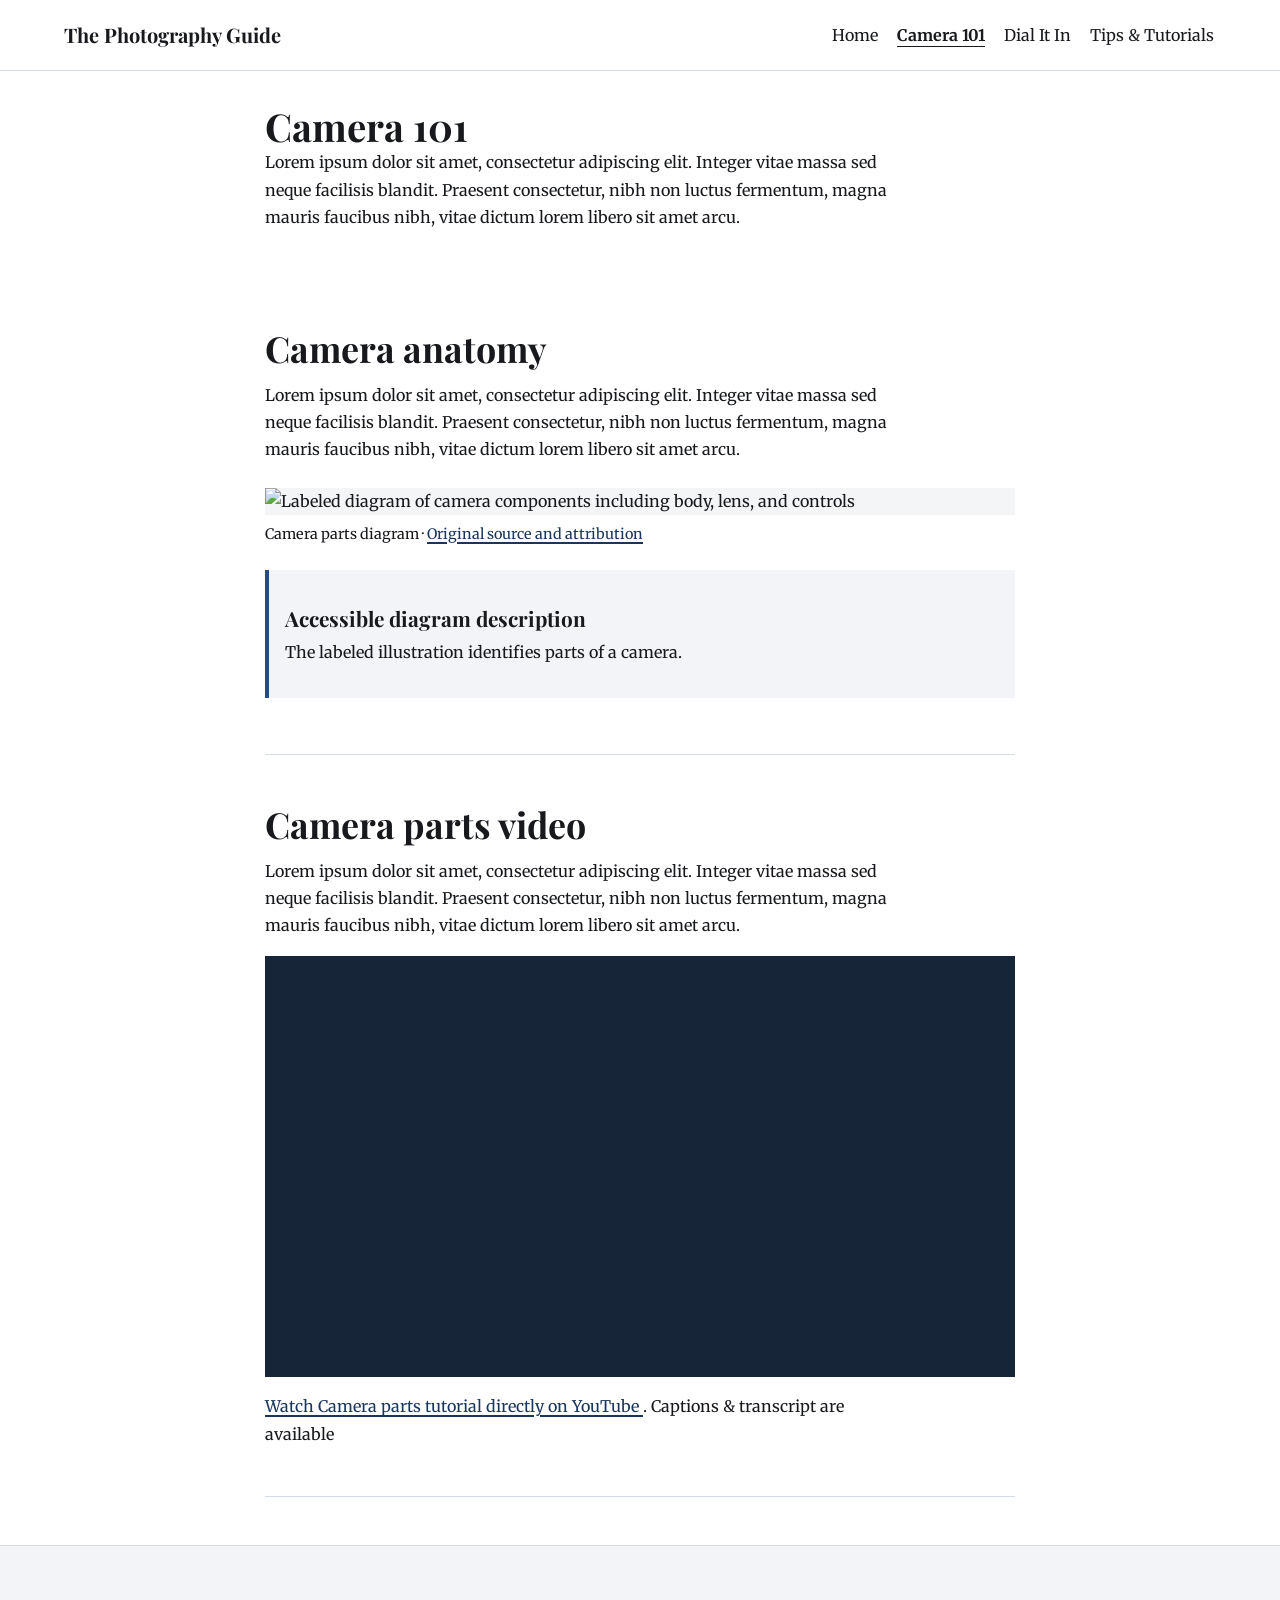
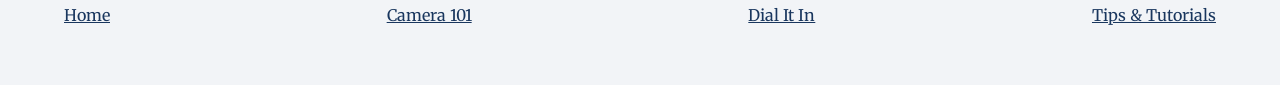
==== camera-101.html @ 8467ba03 "Add files via upload" ====
<!DOCTYPE html>
<html lang="en">
 <head>
  <meta charset="utf-8"/>
  <meta content="width=device-width,initial-scale=1" name="viewport"/>
  <meta content="Photography learning resource: Camera 101" name="description"/>
  <title>
   Camera 101 | The Photography Guide
  </title>
  <link href="https://fonts.googleapis.com" rel="preconnect"/>
  <link crossorigin="" href="https://fonts.gstatic.com" rel="preconnect"/>
  <link href="https://fonts.googleapis.com/css2?family=Merriweather:wght@400;700&amp;family=Playfair+Display:wght@400;700&amp;display=swap" rel="stylesheet"/>
  <link href="STYLESHEET.css" rel="stylesheet"/>
 </head>
 <body>
  <a class="skip-link" href="#main-content">
   Skip to main content
  </a>
  <header class="site-header">
   <div class="page-container site-header-inner">
    <span class="site-logo">
     The Photography Guide
    </span>
    <nav aria-label="Main navigation" class="main-navigation">
     <ul class="navigation-links">
      <li>
       <a class="navigation-link" href="index.html">
        Home
       </a>
      </li>
      <li>
       <a aria-current="page" class="navigation-link" href="camera-101.html">
        Camera 101
       </a>
      </li>
      <li>
       <a class="navigation-link" href="dial-it-in.html">
        Dial It In
       </a>
      </li>
      <li>
       <a class="navigation-link" href="tips-tutorials.html">
        Tips &amp; Tutorials
       </a>
      </li>
     </ul>
    </nav>
   </div>
  </header>
  <main class="page-container" id="main-content" tabindex="-1">
   <div class="content-reading">
    <header class="page-intro">
     <h1>
      Camera 101
     </h1>
     <p>
      Lorem ipsum dolor sit amet, consectetur adipiscing elit. Integer vitae massa sed neque facilisis blandit. Praesent consectetur, nibh non luctus fermentum, magna mauris faucibus nibh, vitae dictum lorem libero sit amet arcu.
     </p>
    </header>
    <section aria-labelledby="anatomy">
     <h2 id="anatomy">
      Camera anatomy
     </h2>
     <p>
      Lorem ipsum dolor sit amet, consectetur adipiscing elit. Integer vitae massa sed neque facilisis blandit. Praesent consectetur, nibh non luctus fermentum, magna mauris faucibus nibh, vitae dictum lorem libero sit amet arcu.
     </p>
     <figure class="asset-figure">
      <img 
      alt="Labeled diagram of camera components including body, lens, and controls" 
      class="responsive-media" 
      decoding="async" 
      loading="lazy" 
      src="https://commons.wikimedia.org/wiki/Special:Redirect/file/Camara_de_fotos.svg"/>
      <figcaption>
       Camera parts diagram  &middot;
       <a href="https://commons.wikimedia.org/wiki/File:Camara_de_fotos.svg">
        Original source and attribution
       </a>
      </figcaption>
     </figure>
     <div class="diagram-note">
      <h3>
       Accessible diagram description
      </h3>
      <p>
       The labeled illustration identifies parts of a camera. 
      </p>
     </div>
    </section>
    <section aria-labelledby="camera-video">
     <h2 id="camera-video">
      Camera parts video
     </h2>
     <p>
      Lorem ipsum dolor sit amet, consectetur adipiscing elit. Integer vitae massa sed neque facilisis blandit. Praesent consectetur, nibh non luctus fermentum, magna mauris faucibus nibh, vitae dictum lorem libero sit amet arcu.
     </p>
     <div class="video-wrapper">
      <iframe 
      allow="accelerometer; autoplay; clipboard-write; encrypted-media; gyroscope; picture-in-picture; web-share" 
      allowfullscreen="" 
      loading="lazy" 
      referrerpolicy="strict-origin-when-cross-origin" 
      src="https://www.youtube-nocookie.com/embed/O8JWxf7Lt-c" 
      title="Camera parts tutorial">
      </iframe>
     </div>
     <p class="video-fallback">
      <a href="https://www.youtube.com/watch?v=O8JWxf7Lt-c">
       Watch Camera parts tutorial directly on YouTube
      </a>
      . Captions & transcript are available
     </p>
    </section>
   </div>
  </main>
  <footer class="site-footer">
   <div class="page-container">
    <nav aria-label="Footer navigation">
     <ul class="footer-links">
      <li>
       <a href="index.html">
        Home
       </a>
      </li>
      <li>
       <a href="camera-101.html">
        Camera 101
       </a>
      </li>
      <li>
       <a href="dial-it-in.html">
        Dial It In
       </a>
      </li>
      <li>
       <a href="tips-tutorials.html">
        Tips &amp; Tutorials
       </a>
      </li>
     </ul>
    </nav>
   </div>
  </footer>
 </body>
</html>
---- STYLESHEET.css ----
@layer reset, tokens, base, layout, components, utilities, states, overrides, print;

/* RESET */
@layer reset {
  *, *::before, *::after { 
    box-sizing: border-box; 
  }
  body, h1, h2, h3, p, figure { 
    margin: 0; 
  }
  img, video, svg { 
    display: block; 
    max-width: 100%; 
  }
  button, input, textarea, select { 
    font: inherit; 
  }
}

/* DESIGN VARIABLES */
@layer tokens {
  :root {
    --black: #17191d;
    --white: #fff;
    --grey: #f2f4f7;
    --dark-grey: #566171;
    --blue: #244c86;
    --dark-blue: #19365e;
    --body-font: 'Merriweather', Georgia, serif;
    --heading-font: 'Playfair Display', Georgia, serif;
    --space-small: .5rem;
    --space-medium: 1rem;
    --space-large: 2rem;
    --space-section: 4rem;
    --border-radius: .75rem;
  }
}

/* GENERAL STYLES */
@layer base {
  body { 
    background: var(--white); 
    color: var(--black); 
    font: 400 1rem/1.7 var(--body-font); 
  }
  h1, h2, h3 {
  font-family: var(--heading-font); 
  line-height: 1.2; 
}
  h1 { 
  font-size: clamp(2rem, 3vw, 2.75rem); 
}
  h2 { 
  font-size: clamp(1.4rem, 2.8vw, 2.25rem); 
}
  h3 { 
  font-size: 1.3rem; 
}
  p { 
  max-width: 65ch; 
}
  a { 
color: var(--dark-blue); 
}
.feature-title{
  font-size: 1.35rem;
  line-height: 1.3;
}
}

/* PAGE LAYOUTS */
@layer layout {
  .page-container { 
  width: min(100% - 2rem, 72rem); 
  margin-inline: auto; 
}
  .content-section { 
  padding-block: var(--space-large) var(--space-section); 
}
  .hero-section { 
  padding-block: 3rem 5rem; 
}
  .hero-content { 
  display: grid; 
  grid-template-columns: 1fr;
  align-items: center;
  gap: 2rem;
}
@media (min-width: 768px){
  .hero-content {
  grid-template-columns: 1fr 1fr;
  }
}
  .hero-copy { 
  display: grid; 
  justify-items: start; 
  gap: var(--space-medium); 
}
  .section-heading {
  margin-bottom: var(--space-medium); 
  }
  .learning-sections { 
    display: grid; 
    gap: 2rem; 
  }
  .learning-card { 
  display: grid; 
  gap: var(--space-medium); 
  align-items: center; 
}
  .learning-copy { 
    display: grid; 
    justify-items: start; 
    gap: var(--space-medium); 
  }
  @media (min-width: 768px) {
    .hero-section, .content-section { 
      padding-block: var(--space-section); 
    }
    .hero-content, .learning-card { 
      grid-template-columns: minmax(0, 1fr) minmax(0, 1fr); 
    }
  }
}

/* REUSABLE COMPONENTS */
@layer components {
  .site-header { 
    border-bottom: 1px solid #d6dce4; 
    background: var(--white); 
  }
  .site-header-inner { 
    display: flex; 
    flex-wrap: wrap; 
    align-items: center; 
    justify-content: space-between; 
    gap: var(--space-medium); 
    padding-block: 1rem; 
  }
  .site-logo { 
    font: 700 1.25rem/1.3 var(--heading-font); 
    color: var(--black); 
    text-decoration: none; 
  }
  .main-navigation { 
    width: 100%; 
  }
  .navigation-links { 
    display: flex; 
    flex-wrap: wrap; 
    gap: .25rem 1rem; 
    padding: 0; 
    margin: 0; 
    list-style: none; 
  }
  .navigation-link { 
    display: inline-block; 
    padding: .35rem .1rem; 
    color: var(--black); 
    text-decoration: none; 
  }
  .navigation-link[aria-current="page"] { 
    font-weight: 700; 
    text-decoration: underline; 
    text-underline-offset: .3em;
  }
  .eyebrow { 
    color: var(--dark-blue); 
    font-size: .875rem; 
    font-weight: 700;
    letter-spacing: .06em; 
    text-transform: uppercase; 
  }
  .hero-media { 
    display: block; 
    aspect-ratio: 16/9; 
    border-radius: var(--border-radius); 
    overflow: hidden; 
    background: var(--grey); 
  }
  .content-image { 
    width: 100%; 
    height: 100%; 
    object-fit: cover; 
  }
  .learning-media { 
    display: grid; 
    place-items: center; 
    min-width: 0; 
    aspect-ratio: 2/1; 
    border-radius: var(--border-radius); 
    background: var(--grey); 
    overflow: hidden; 
  }
  .learning-image { 
    width: min(60%, 220px); 
    height: auto; 
    max-height: 100%; 
    object-fit: contain; 
  }
  .button { 
    display: inline-flex; 
    align-items: center; 
    justify-content: center; 
    min-height: 44px; 
    padding: .65rem 1.25rem; 
    border: 1px solid var(--blue); 
    border-radius: 999px; 
    background: var(--blue); 
    color: var(--white); 
    font-weight: 600; 
    text-decoration: none; 
    cursor: pointer; 
  }
  .button-outline { 
    background: var(--white); 
    color: var(--dark-blue); 
  }
  .site-footer { 
    padding-block: 3.5rem; 
    border-top: 1px solid #d6dce4; 
    background: var(--grey); 
  }
  .footer-links { 
    display: flex; 
    flex-wrap: wrap; 
    justify-content: space-between; 
    gap: var(--space-medium); 
    padding: 0; 
    margin: 0; 
    list-style: none; 
  }
  @media (min-width: 768px) { 
    .main-navigation { width: auto; } 
  }
  @media (max-width: 767px) { 
    .footer-links { flex-direction: column; align-items: flex-start; } 
  }
}

/* HELPER CLASSES */
@layer utilities {
  .visually-hidden { 
    position: absolute; 
    width: 1px; 
    height: 1px; 
    padding: 0; 
    margin: -1px; 
    overflow: hidden; 
    clip-path: inset(50%); 
    white-space: nowrap; 
    border: 0; 
  }
}

/* INTERACTIVE STATES */
@layer states {
  :where(a, button, input, textarea, select):focus-visible { 
    outline: 3px solid var(--blue); 
    outline-offset: 3px; 
  }
  .button:hover { 
    background: var(--dark-blue); 
    color: var(--white); 
  }
  .button-outline:hover { 
    background: var(--grey); 
    color: var(--dark-blue); 
  }
  .navigation-link:hover { 
    color: var(--blue); 
  }
  @media (prefers-reduced-motion: reduce) {
    *, *::before, *::after { 
      animation-duration: .01ms !important; 
      animation-iteration-count: 1 !important; 
      transition-duration: .01ms !important; 
      scroll-behavior: auto !important; 
    }
  }
}

@layer overrides {}

/* PRINT STYLES */
@layer print {
  @media print {
    @page { margin: 16mm; }
    body { 
      background: white; 
      color: black; 
      font: 11pt/1.5 Georgia, serif; 
    }
    .site-header, .site-footer, .button { 
      display: none !important; 
    }
    .page-container { 
      width: 100%; 
      max-width: none; 
    }
    .hero-content, .learning-card { 
      display: block; 
    }
    .hero-section, .content-section { 
      padding-block: 0; 
    }
    h1, h2, h3 { 
      break-after: avoid; 
    }
    img, .learning-card { 
      break-inside: avoid; 
    }
  }
}


/* Accessibility additions */
@layer overrides {
 .skip-link { 
  position:absolute; 
  z-index:1000; 
  top:-10rem; 
  left:1rem; 
  padding:.75rem 1rem; 
  background:#fff; 
  color:#19365e; 
  border:3px solid #19365e; 
}
 .skip-link:focus { 
  top:1rem; 
}
 .content-reading { 
  max-width:75ch; 
  margin-inline:auto; 
}
 .content-reading h2 { 
  margin-top:2rem; 
  margin-bottom:.75rem; 
}
 .content-reading h3 { 
  margin-top:1.25rem; 
  margin-bottom:.5rem; 
}
 .content-reading p, .content-reading ul { 
  margin-bottom:1rem; 
}
 .content-reading li { 
  margin-bottom:.5rem; 
}
 .page-intro { 
  padding-block:2rem; 
}
 .diagram-note { 
  border-inline-start:4px solid var(--blue); 
  padding:1rem; 
  background:var(--grey); 
  margin-block:1.5rem; }
 .responsive-media { 
  width:100%; 
  height:auto; 
}
 .navigation-link[aria-current="page"] { 
  text-decoration:underline; 
  text-underline-offset:.3em; 
  font-weight:700; 
}
 :where(a,button):focus-visible { 
  outline:3px solid #19365e; 
  outline-offset:4px; 
}
 @media(max-width:767px) { 
  .site-header-inner { flex-wrap:wrap; } 
  .navigation-links { flex-wrap:wrap; } 
}
}

/* Media layouts */
@layer overrides {
 .asset-figure {
  margin:1.5rem 0;
}
 .asset-figure img {
  display:block;
  max-width:100%;
  width:auto;
  height:auto;
  max-height:32rem;
  object-fit:contain;
  background:#f3f5f7;
}
 .asset-figure figcaption {
  font-size:.9rem;
  line-height:1.6;
  margin-top:.5rem;
}
 .video-wrapper {
  position:relative;
  aspect-ratio:16/9;
  width:100%;
  background:#162638;
  margin-block:1rem;
}
 .video-wrapper iframe {
  position:absolute;
  inset:0;
  width:100%;
  height:100%;
  border:0;
}
 .video-fallback {
  overflow-wrap:anywhere;
}
 .content-reading section {
  padding-block:1rem 2rem;
  border-bottom:1px solid #d5dce4;
}
 .content-reading {
  padding-bottom:3rem;
}
 .content-reading a {
  text-decoration-thickness:2px;
  text-underline-offset:.18em;
}
 @media (prefers-reduced-motion: reduce) {
  .asset-figure img {animation:none!important;}
}
}
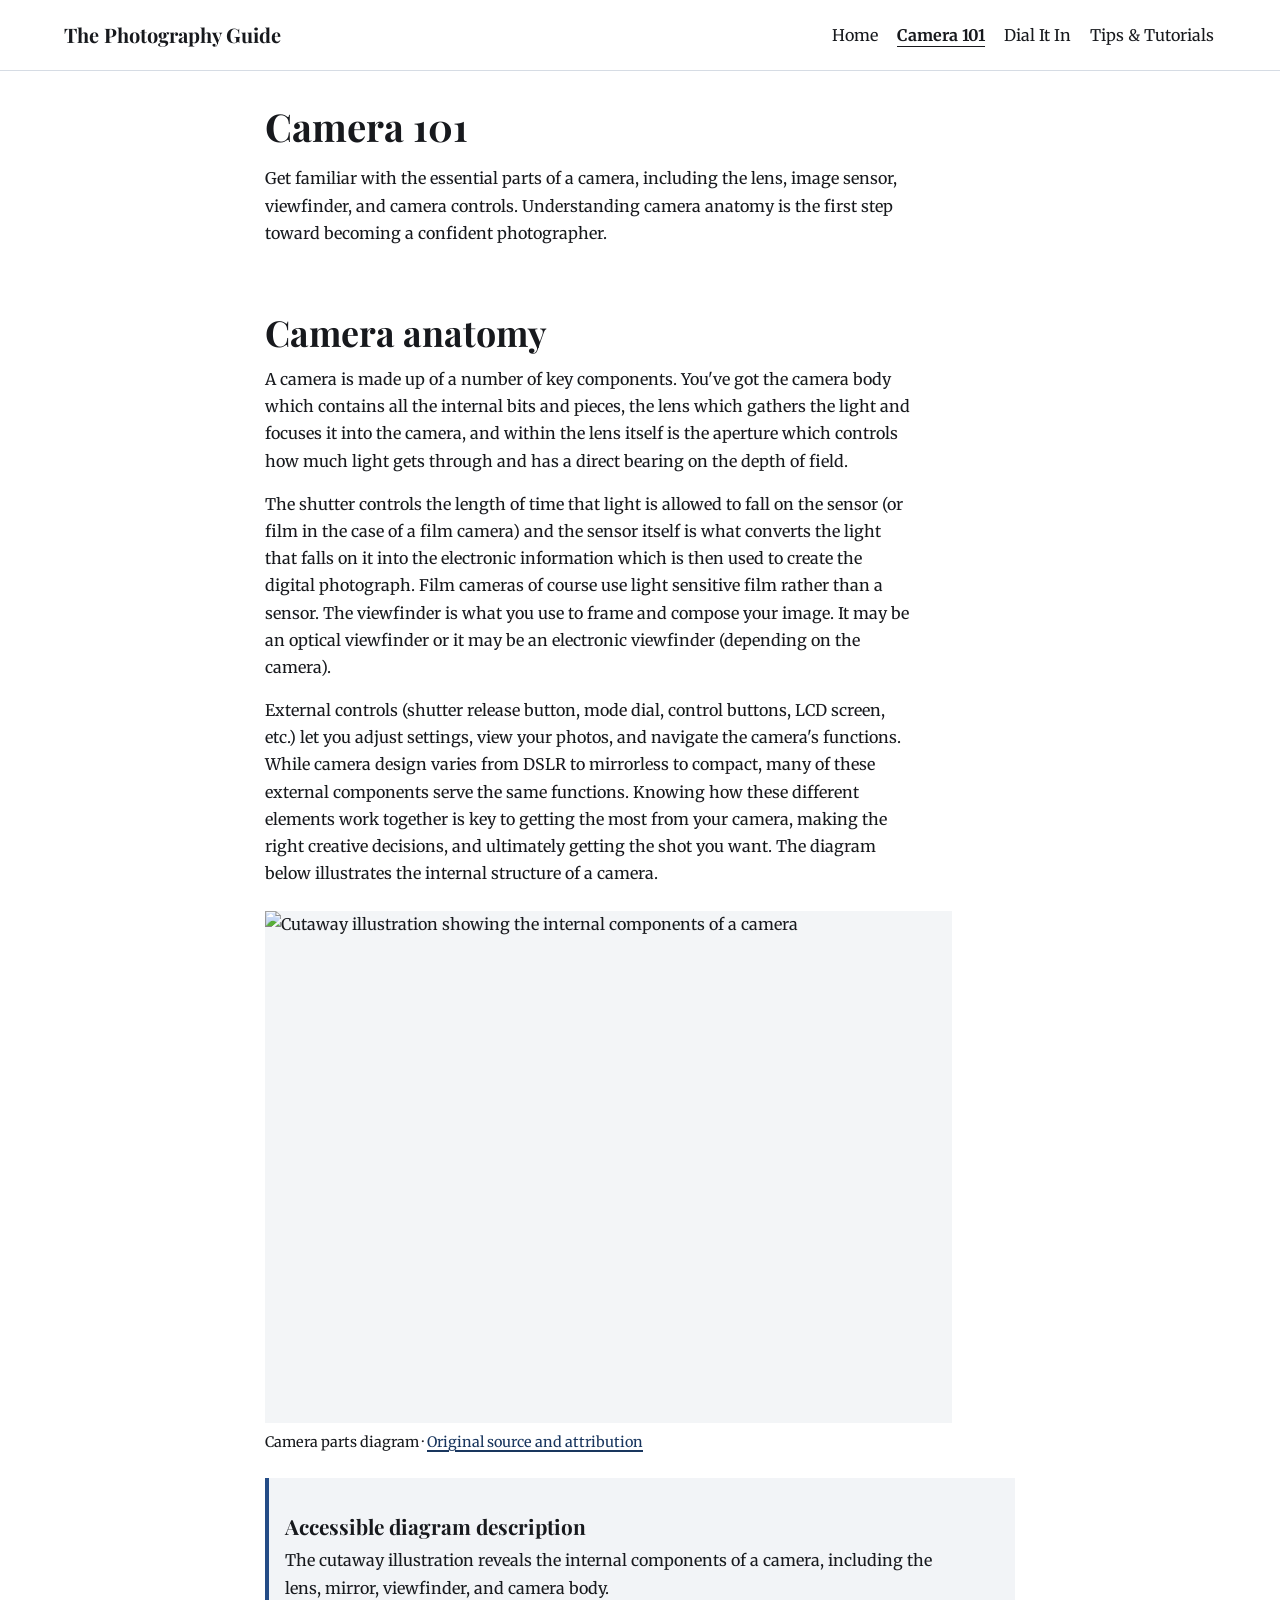
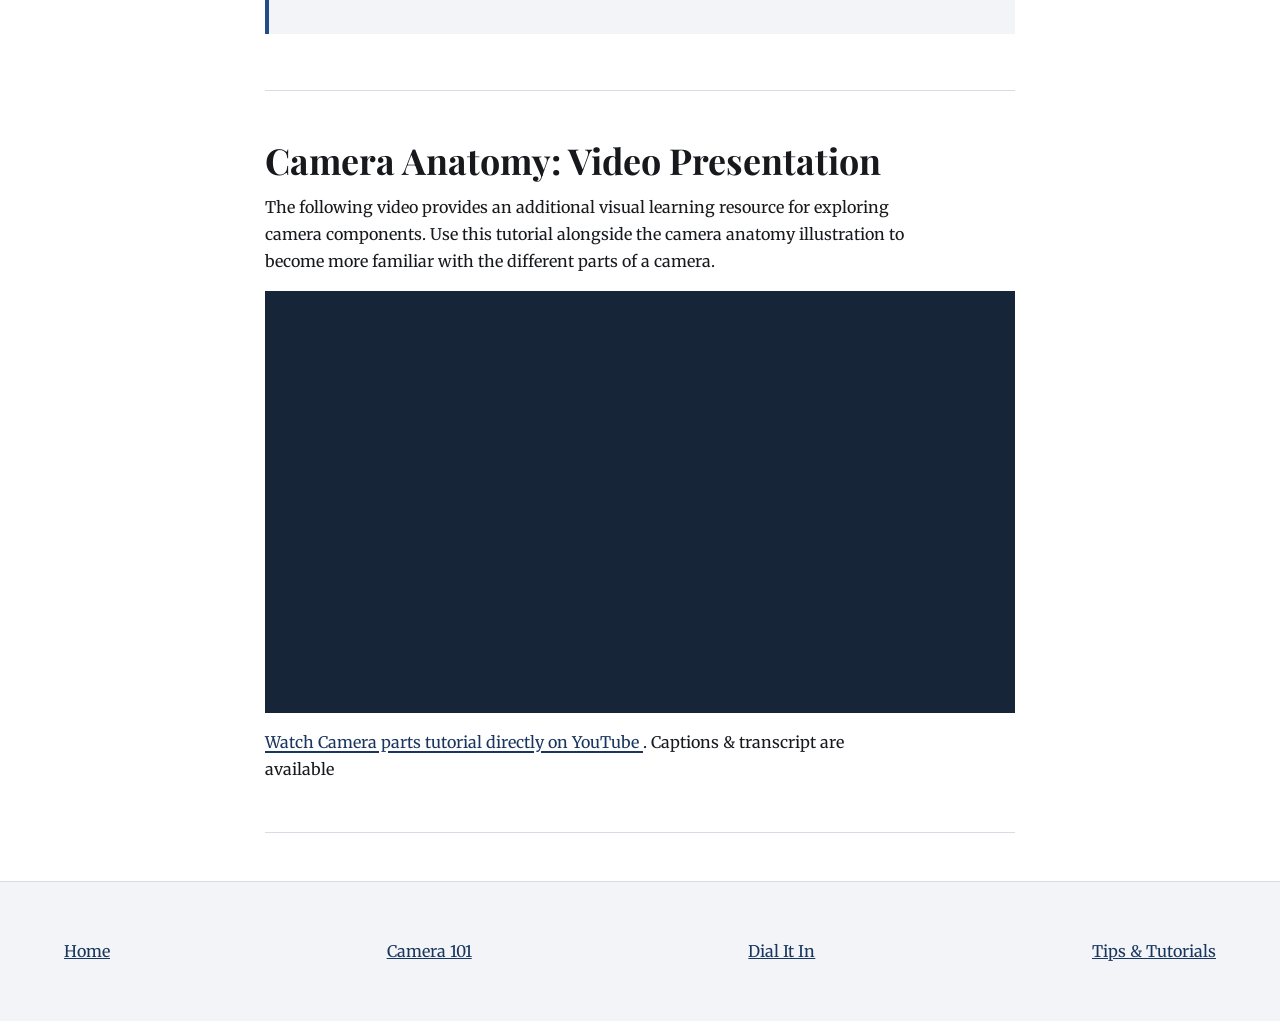
==== commit 865072c4: "updated code and files" ====
--- a/camera-101.html
+++ b/camera-101.html
@@ -3,10 +3,8 @@
  <head>
   <meta charset="utf-8"/>
   <meta content="width=device-width,initial-scale=1" name="viewport"/>
-  <meta content="Photography learning resource: Camera 101" name="description"/>
-  <title>
-   Camera 101 | The Photography Guide
-  </title>
+  <meta name="description" content="Explore camera anatomy and learn about essential camera components through visual examples and educational resources.">
+  <title>Camera 101: Camera Anatomy | The Photography Guide </title>
   <link href="https://fonts.googleapis.com" rel="preconnect"/>
   <link crossorigin="" href="https://fonts.gstatic.com" rel="preconnect"/>
   <link href="https://fonts.googleapis.com/css2?family=Merriweather:wght@400;700&amp;family=Playfair+Display:wght@400;700&amp;display=swap" rel="stylesheet"/>
@@ -50,24 +48,22 @@
   <main class="page-container" id="main-content" tabindex="-1">
    <div class="content-reading">
     <header class="page-intro">
-     <h1>
-      Camera 101
-     </h1>
-     <p>
-      Lorem ipsum dolor sit amet, consectetur adipiscing elit. Integer vitae massa sed neque facilisis blandit. Praesent consectetur, nibh non luctus fermentum, magna mauris faucibus nibh, vitae dictum lorem libero sit amet arcu.
-     </p>
+     <h1> Camera 101 </h1>
+     <p>Get familiar with the essential parts of a camera, including the lens, image sensor, viewfinder, and camera controls. Understanding camera anatomy is the first step toward becoming a confident photographer.</p>
     </header>
     <section aria-labelledby="anatomy">
      <h2 id="anatomy">
       Camera anatomy
      </h2>
-     <p>
-      Lorem ipsum dolor sit amet, consectetur adipiscing elit. Integer vitae massa sed neque facilisis blandit. Praesent consectetur, nibh non luctus fermentum, magna mauris faucibus nibh, vitae dictum lorem libero sit amet arcu.
-     </p>
+     <p>A camera is made up of a number of key components. You've got the camera body which contains all the internal bits and pieces, the lens which gathers the light and focuses it into the camera, and within the lens itself is the aperture which controls how much light gets through and has a direct bearing on the depth of field.</p>
+     <p>The shutter controls the length of time that light is allowed to fall on the sensor (or film in the case of a film camera) and the sensor itself is what converts the light that falls on it into the electronic information which is then used to create the digital photograph. Film cameras of course use light sensitive film rather than a sensor. The viewfinder is what you use to frame and compose your image. It may be an optical viewfinder or it may be an electronic viewfinder (depending on the camera).</p>
+     <p>External controls (shutter release button, mode dial, control buttons, LCD screen, etc.) let you adjust settings, view your photos, and navigate the camera's functions. While camera design varies from DSLR to mirrorless to compact, many of these external components serve the same functions. Knowing how these different elements work together is key to getting the most from your camera, making the right creative decisions, and ultimately getting the shot you want. The diagram below illustrates the internal structure of a camera.</p>
      <figure class="asset-figure">
       <img 
-      alt="Labeled diagram of camera components including body, lens, and controls" 
+      alt="Cutaway illustration showing the internal components of a camera"
       class="responsive-media" 
+      width="1450"
+      height="1080"
       decoding="async" 
       loading="lazy" 
       src="https://commons.wikimedia.org/wiki/Special:Redirect/file/Camara_de_fotos.svg"/>
@@ -82,18 +78,14 @@
       <h3>
        Accessible diagram description
       </h3>
-      <p>
-       The labeled illustration identifies parts of a camera. 
-      </p>
+      <p> The cutaway illustration reveals the internal components of a camera, including the lens, mirror, viewfinder, and camera body.</p>
      </div>
     </section>
     <section aria-labelledby="camera-video">
      <h2 id="camera-video">
-      Camera parts video
+      Camera Anatomy: Video Presentation
      </h2>
-     <p>
-      Lorem ipsum dolor sit amet, consectetur adipiscing elit. Integer vitae massa sed neque facilisis blandit. Praesent consectetur, nibh non luctus fermentum, magna mauris faucibus nibh, vitae dictum lorem libero sit amet arcu.
-     </p>
+     <p>The following video provides an additional visual learning resource for exploring camera components. Use this tutorial alongside the camera anatomy illustration to become more familiar with the different parts of a camera.</p>
      <div class="video-wrapper">
       <iframe 
       allow="accelerometer; autoplay; clipboard-write; encrypted-media; gyroscope; picture-in-picture; web-share" 
--- a/STYLESHEET.css
+++ b/STYLESHEET.css
@@ -349,6 +349,17 @@
 }
  .page-intro { 
   padding-block:2rem; 
+  padding-bottom: 0;
+}
+.page-intro h1 {
+  margin-bottom: 1rem;
+}
+.page-intro + section {
+  padding-top: 0;
+  margin-top: .5rem;
+}
+.page-intro + section > .asset-figure:first-child {
+    margin-top: 0;
 }
  .diagram-note { 
   border-inline-start:4px solid var(--blue); 
